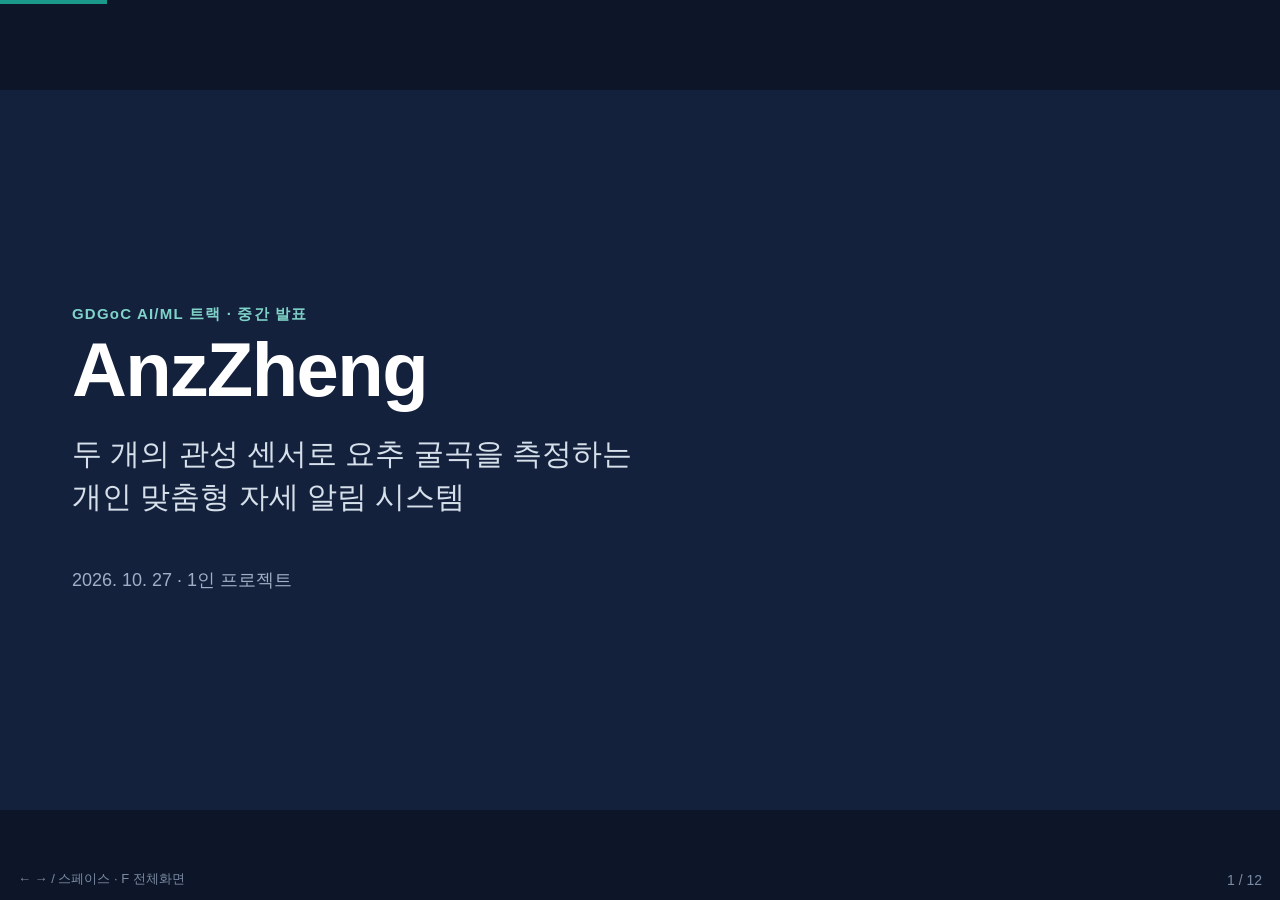
==== html/presentation.html @ 236f28cf "AnzZheng: 코드, 발표 페이지(index.html) Co-Authored-By: Claude Sonnet 5.5 <noreply@anthropic.com>" ====
<!doctype html>
<html lang="ko">
<head>
<meta charset="utf-8">
<meta name="viewport" content="width=device-width, initial-scale=1">
<title>AnzZheng 발표</title>
<link rel="stylesheet" href="../src/presentation.css">
</head>
<body>
<div id="bar"></div>
<div id="stage"><div id="deck">

<!-- 1 -->
<section class="slide dark" style="justify-content:center">
  <div class="kicker">GDGoC AI/ML 트랙 · 중간 발표</div>
  <h1>AnzZheng</h1>
  <p style="font-size:30px;margin-top:22px;line-height:1.45;color:#d6e0ea">두 개의 관성 센서로 요추 굴곡을 측정하는<br>개인 맞춤형 자세 알림 시스템</p>
  <p class="muted" style="margin-top:48px;font-size:18px">2026. 10. 27 · 1인 프로젝트</p>
</section>

<!-- 2 -->
<section class="slide">
  <div class="kicker">01 · 동기</div>
  <h2>디스크는 진료실 밖 23시간에 관리된다</h2>
  <div class="row">
    <div class="col" style="justify-content:center">
      <div class="big coral">23<span style="font-size:48px">시간</span></div>
      <p class="muted">하루 중 진료실 밖에서 보내는 시간.<br>그런데 이 시간을 측정해 주는 것이 없다.</p>
    </div>
    <div class="col" style="justify-content:center">
      <div class="card"><h3>직접 겪은 문제</h3><p>허리디스크 환자인 제가 병원에서 받은 안내의 대부분은 약이 아니라 <b>"이 동작을 피하세요"</b>였습니다.</p></div>
      <div class="card c"><h3>가장 나쁜 자세</h3><p>등 윗부분만 기대고 허리가 뜬 채 눕듯이 앉기</p></div>
      <div class="card"><h3>빠진 것</h3><p>통증은 부하가 쌓인 뒤에야 옵니다. 지금 허리를 말고 있는지 알려 주는 <b>실시간 피드백</b>이 없습니다.</p></div>
    </div>
  </div>
</section>

<!-- 3 -->
<section class="slide">
  <div class="kicker">02 · 문제</div>
  <h2>기존 자세 교정기는 센서 1개, 기준도 모두 동일</h2>
  <div class="row">
    <div class="card c col">
      <h3>센서 1개의 한계</h3>
      <ul>
        <li>상체 기울기만 측정</li>
        <li>권장 동작인 <b>힙 힌지</b>에도 경고 (오알림)</li>
        <li>허리가 뜬 채 뒤로 기댄 자세는 놓침</li>
      </ul>
    </div>
    <div class="card c col">
      <h3>모두에게 같은 기준</h3>
      <ul>
        <li>탈출 부위마다 피해야 할 동작이 다름</li>
        <li>요추: 허리 말아 굽히기</li>
        <li>경추: 목 앞으로 빼기</li>
      </ul>
    </div>
  </div>
  <p style="margin-top:18px" class="muted">프로필 = 진단명이 아니라 <b style="color:var(--ink)">'피해야 할 동작'</b>. 시스템은 진단하지 않고, 받은 안내를 그대로 입력한다.</p>
</section>

<!-- 4 -->
<section class="slide">
  <div class="kicker">03 · 핵심 원리</div>
  <h2>곡률은 두 점의 기울기 차이다</h2>
  <div class="row">
    <div class="col" style="flex:1.2">
      <div style="display:grid;grid-template-columns:1fr 1fr;gap:16px">
        <div class="card c" style="text-align:center">
          <svg viewBox="0 0 200 150" width="100%"><path d="M30 130 L30 70" stroke="#9fb0c4" stroke-width="10" stroke-linecap="round" fill="none"/><path d="M30 70 Q70 60 90 20" stroke="#14213d" stroke-width="10" stroke-linecap="round" fill="none"/><circle cx="30" cy="100" r="9" fill="#1b998b"/><circle cx="70" cy="58" r="9" fill="#e4572e"/></svg>
          <h3>요추 굴곡</h3><p>위 센서만 더 기욺<br><b class="coral">굴곡각 큼 → 알림</b></p>
        </div>
        <div class="card t" style="text-align:center">
          <svg viewBox="0 0 200 150" width="100%"><path d="M30 130 L30 80" stroke="#9fb0c4" stroke-width="10" stroke-linecap="round" fill="none"/><path d="M30 80 L110 40" stroke="#14213d" stroke-width="10" stroke-linecap="round" fill="none"/><circle cx="36" cy="78" r="9" fill="#1b998b"/><circle cx="80" cy="56" r="9" fill="#1b998b"/></svg>
          <h3>힙 힌지</h3><p>두 센서가 같이 기욺<br><b class="teal">굴곡각 ≈ 0 → 정상</b></p>
        </div>
      </div>
      <div class="card" style="text-align:center;background:var(--ink);color:#fff">
        <p style="font-size:24px">구간 굴곡각 = (θ상부 − θ하부) − 중립 보정값</p>
      </div>
    </div>
    <div class="col">
      <div class="card"><h3>왜 2개인가</h3><p>θ상부 = 골반 기울기 + 요추 굴곡<br>센서 1개는 <b>식 1개, 미지수 2개</b>. S1 센서가 골반 기울기를 직접 재서 풀어 줍니다.</p></div>
      <div class="card"><h3>배치</h3><p><b>상부</b> T12/L1 (요추 위쪽 끝)<br><b>하부</b> S1 (천골)<br>한 MCU가 같은 타이머로 읽어 동기화 문제 없음</p></div>
    </div>
  </div>
</section>

<!-- 5 -->
<section class="slide">
  <div class="kicker">04 · 시스템 구조</div>
  <h2>'무엇을 측정하나'와 '무엇을 감시하나'의 분리</h2>
  <div style="display:flex;flex-direction:column;gap:12px;flex:1">
    <div class="card" style="display:flex;gap:20px;align-items:center"><span class="chip">1</span><div><b>센서 · 신호처리</b><span class="muted"> — 50Hz 원시값 → 단위 변환·3단 보정 → 구간 굴곡각</span></div></div>
    <div class="card" style="display:flex;gap:20px;align-items:center"><span class="chip">2</span><div><b>보편 레이어 (ML)</b><span class="muted"> — 2초 윈도우 → 자세 요소 + 활동 상태(정적·이동·전환). 모든 사용자 동일</span></div></div>
    <div class="card t" style="display:flex;gap:20px;align-items:center"><span class="chip">3</span><div><b>개인 프로필</b><span class="muted"> — 감시할 자세·임계값·지속시간 선택. 사용자마다 다름</span></div></div>
    <div class="card" style="display:flex;gap:20px;align-items:center"><span class="chip">4</span><div><b>판정 · 알림</b><span class="muted"> — 5초 지속 시에만 울리는 상태 머신 (정상→후보→확정→회복)</span></div></div>
  </div>
  <p class="muted">프로필을 바꿔도 모델을 다시 학습할 필요가 없다 — 모델은 '어디가 얼마나 굽었나'만 배운다.</p>
</section>

<!-- 6 -->
<section class="slide">
  <div class="kicker">05 · 지금까지 구현한 것</div>
  <h2>파이프라인 전체가 코드로 연결되어 있다</h2>
  <div class="grid3">
    <div class="card t"><h3>신호처리</h3><p>채널 파생, 서기/힙힌지/앉기/구부정 3단 보정</p></div>
    <div class="card t"><h3>판정 엔진 4종</h3><p>v0a(센서1) · v0b(센서2 룰) · v0b 개인 범위 보정 · CNN</p></div>
    <div class="card t"><h3>상태 머신</h3><p>히스테리시스, 활동 게이트, 5초 디바운싱</p></div>
    <div class="card"><h3>PostureCNN</h3><p>활동 3분류 + 자세 요소 2개 멀티헤드 (PyTorch, MPS)</p></div>
    <div class="card"><h3>학습 · 평가</h3><p>LOSO 평가, 이벤트 지표(재현율·시간당 오알림)</p></div>
    <div class="card"><h3>전이학습</h3><p>HARTH 22명 사전학습 → 미세조정</p></div>
    <div class="card"><h3>시뮬레이터</h3><p>공식 기반 합성 + MuJoCo(MyoBack) 물리 모델, 하루 생활 시뮬</p></div>
    <div class="card"><h3>실시간</h3><p>LiveMonitor, 알림 문장 생성, 프로필 전환 데모</p></div>
    <div class="card"><h3>펌웨어</h3><p>ESP32 + MPU-6050×2, 50Hz CSV 시리얼</p></div>
  </div>
  <p class="note">구조: app(Controller) → services(Service) → repo(Repo) → domain. 계산은 services에만 둔다.</p>
</section>

<!-- 7 -->
<section class="slide">
  <div class="kicker">06 · 접근</div>
  <h2>하드웨어 전에, 시뮬레이션과 공개 데이터로 먼저</h2>
  <div class="row">
    <div class="col">
      <div class="card"><h3>왜 이 순서인가</h3><p>부품을 사고 데이터를 모으기 전에 <b>파이프라인과 평가 방법</b>을 먼저 끝내면, 실데이터가 들어오는 순간 바로 검증할 수 있습니다.</p></div>
      <div class="card t"><h3>MuJoCo 시뮬레이터</h3><p>근골격 모델에서 센서 두 점의 신호를 생성. 센서가 밀리는 상황(2~6°, 스트레스 12°)도 재현.</p></div>
      <div class="card t"><h3>HARTH 사전학습</h3><p>공개 활동 데이터 22명으로 '움직임' 표현을 먼저 학습한 뒤 우리 과제로 미세조정.</p></div>
    </div>
    <div class="col">
      <div class="card"><h3>평가 설정</h3>
        <ul>
          <li>학습과 겹치지 않는 시뮬 사용자로 평가</li>
          <li><b>보통</b> 조건 vs <b>스트레스</b>(센서 12° 밀림)</li>
          <li>지표: 재현율, 오알림 횟수 / 시간</li>
          <li>CNN은 시드 6개 반복, 평균 ± 표준편차</li>
        </ul>
      </div>
      <div class="card c"><h3>주의</h3><p>아래 결과는 전부 <b>시뮬레이션 데이터</b> 기준입니다. 실제 사람에게도 통하는지는 다음 단계에서 확인합니다.</p></div>
    </div>
  </div>
</section>

<!-- 8 -->
<section class="slide">
  <div class="kicker">07 · 결과 ① — 가설 1</div>
  <h2>센서 2개로 오알림이 2.08 → 0.02회/시간</h2>
  <div class="row">
    <div class="col" style="justify-content:center">
      <p class="muted" style="font-size:17px">시간당 오알림 (보통 조건, 낮을수록 좋음)</p>
      <div class="bars">
        <div class="bar dim"><span>센서 1개 (v0a)</span><div class="tr"><div class="fl" style="--w:100%;background:var(--coral)"></div></div><b>2.08</b></div>
        <div class="bar"><span>센서 2개 (v0b)</span><div class="tr"><div class="fl" style="--w:1.5%;background:var(--teal)"></div></div><b>0.02</b></div>
      </div>
      <p class="muted" style="font-size:17px;margin-top:18px">재현율 (진짜 나쁜 자세를 잡아낸 비율, 높을수록 좋음)</p>
      <div class="bars">
        <div class="bar dim"><span>센서 1개 (v0a)</span><div class="tr"><div class="fl" style="--w:33%;background:var(--coral)"></div></div><b>33%</b></div>
        <div class="bar"><span>센서 2개 (v0b)</span><div class="tr"><div class="fl" style="--w:90%;background:var(--teal)"></div></div><b>90%</b></div>
      </div>
    </div>
    <div class="col" style="flex:.6;justify-content:center">
      <div class="card t"><h3>H1 지지됨</h3><p>같은 룰 방식에서 센서만 1개 → 2개로 바꿔도 오알림은 약 100배 감소, 재현율은 33% → 90%.</p></div>
      <div class="card"><p class="muted" style="font-size:16px">스트레스 조건에서도 방향은 같음: 오알림 2.01 → 0.66, 재현율 29% → 73%.</p></div>
    </div>
  </div>
</section>

<!-- 9 -->
<section class="slide">
  <div class="kicker">08 · 결과 ② — 가설 2</div>
  <h2>룰 vs CNN: 보통에선 룰이 충분, 스트레스에선 CNN이 약간 우세</h2>
  <table>
    <tr><th>엔진</th><th>보통 재현율</th><th>보통 오알림/h</th><th>스트레스 재현율</th><th>스트레스 오알림/h</th><th>학습 시간</th></tr>
    <tr><td>센서 1개 룰 (v0a)</td><td>33%</td><td>2.08</td><td>29%</td><td>2.01</td><td>—</td></tr>
    <tr><td>센서 2개 룰 (v0b)</td><td>89.8%</td><td><b>0.02</b></td><td>72.5%</td><td>0.66</td><td>—</td></tr>
    <tr><td>CNN 처음부터</td><td>91.4%</td><td>0.15 ± 0.13</td><td><b>77.4%</b></td><td>0.74 ± 0.18</td><td>22.6분</td></tr>
    <tr class="hl"><td>CNN + HARTH 사전학습</td><td>90.0%</td><td>0.09 ± 0.10</td><td>75.5%</td><td><b>0.64 ± 0.21</b></td><td><b>11.6분</b></td></tr>
  </table>
  <div class="row" style="margin-top:22px">
    <div class="card"><h3>H2는 일부만</h3><p>CNN은 보통 조건에서 오알림을 줄이지 못했고(룰 0.02 vs CNN 0.09~0.15), 센서가 밀리는 스트레스에서 재현율이 3–5%p 높았다.</p></div>
    <div class="card t"><h3>사전학습의 이득은 '속도'</h3><p>정확도는 비슷하고 학습 시간이 절반. 오알림은 처음부터보다 약간 적다(스트레스 0.64 vs 0.74).</p></div>
  </div>
  <p class="note">CNN: 시뮬 실험실 32명 + 하루 생활 160명, 25 epoch, 시드 6개 평균 ± 표준편차. 오알림 표준편차가 커서 CNN 간 차이는 확정적이지 않음.</p>
</section>

<!-- 10 -->
<section class="slide">
  <div class="kicker">09 · 해석</div>
  <h2>확실한 것과 아직 모르는 것</h2>
  <div class="row">
    <div class="card t col">
      <h3>확실한 것</h3>
      <ul>
        <li>센서 2개가 힙 힌지 오알림을 거의 없앤다 (시뮬 기준)</li>
        <li>사전학습은 학습 시간을 절반으로 줄인다</li>
        <li>전체 파이프라인이 하드웨어 없이 끝까지 돈다</li>
      </ul>
    </div>
    <div class="card c col">
      <h3>아직 모르는 것</h3>
      <ul>
        <li><b>시뮬 → 실제</b>에서도 성립하는가 (sim-to-real)</li>
        <li>정지 자세는 룰로 충분, ML 이득은 센서가 밀릴 때만?</li>
        <li>옷 위·재착용 시 부착 편차의 실제 크기</li>
      </ul>
    </div>
  </div>
  <p class="muted" style="margin-top:16px">가설이 틀려도 그대로 보고한다는 원칙으로 설계했고, 현재 결과는 "룰이 강한 기준선이고 ML은 어려운 조건에서만 이득"에 가깝습니다.</p>
</section>

<!-- 11 -->
<section class="slide">
  <div class="kicker">10 · 다음 단계</div>
  <h2>실제 센서 데이터로 검증하러 간다</h2>
  <div class="row">
    <div class="col">
      <div class="card"><h3>① 하드웨어</h3><p>ESP32 + MPU-6050 ×2, 점퍼 연결(납땜 없음), 약 2–3만원. 펌웨어는 이미 작성 완료.</p></div>
      <div class="card"><h3>② 본인 데이터 수집</h3><p>허리디스크 환자인 제가 직접 착용. <code>record.py</code> → <code>replay</code> 왕복 점검.</p></div>
    </div>
    <div class="col">
      <div class="card"><h3>③ sim-to-real 점검</h3><p>시뮬 vs 실측 분포 차이를 확인하고 보정·미세조정.</p></div>
      <div class="card"><h3>④ 자유 생활 · 확장</h3><p>하루 착용 테스트, 휴대폰 푸시 알림, 프로필 전환 데모 리허설.</p></div>
    </div>
  </div>
  <div class="card c" style="margin-top:6px"><p style="font-size:17px">표현 원칙: 치료·진단·재활이 아니라 <b>"피해야 할 자세 습관 알림"</b>. 의료기기가 아닙니다.</p></div>
</section>

<!-- 12 -->
<section class="slide dark" style="justify-content:center">
  <div class="kicker">데모 · 마무리</div>
  <h2 style="font-size:46px">센서가 하나 더 있으면, 자세 알림이 정확해진다</h2>
  <pre>python -m ml.app.record --fake --live --engine v0b
python -m ml.app.replay --profile lumbar_flexion_guard --engine cnn</pre>
  <p class="muted" style="margin-top:28px">하드웨어 없이 가상 센서로 실시간 판정과 프로필 전환을 보여드립니다. 질문 받겠습니다.</p>
</section>

</div></div>
<div id="hint">← → / 스페이스 · F 전체화면</div>
<div id="cnt"></div>
<script src="../src/presentation.js"></script>
</body>
</html>
---- src/presentation.css ----
:root{
  --ink:#14213d; --teal:#1b998b; --coral:#e4572e; --muted:#5b6b7f;
  --tint:#eef3f7; --teal-t:#e3f4f2; --coral-t:#fce9e3; --bg:#ffffff; --line:#d5dee8;
}
*{box-sizing:border-box;margin:0;padding:0}
html,body{height:100%;background:#0d1628;font-family:-apple-system,"Apple SD Gothic Neo","Malgun Gothic","Noto Sans KR",sans-serif;color:var(--ink);overflow:hidden}
#stage{position:fixed;inset:0;display:grid;place-items:center}
#deck{width:1280px;height:720px;transform-origin:center;position:relative;flex:none}
.slide{position:absolute;inset:0;background:var(--bg);padding:56px 72px;display:none;flex-direction:column;overflow:hidden}
.slide.on{display:flex;animation:in .35s ease}
@keyframes in{from{opacity:0;transform:translateY(8px)}to{opacity:1;transform:none}}
.dark{background:var(--ink);color:#fff}
.kicker{font-size:15px;font-weight:700;letter-spacing:.08em;color:var(--teal);margin-bottom:6px}
.dark .kicker{color:#7fd3c8}
h1{font-size:76px;line-height:1.05;letter-spacing:-.02em}
h2{font-size:38px;line-height:1.25;letter-spacing:-.01em;margin-bottom:26px;font-weight:800}
p,li{font-size:21px;line-height:1.55}
.muted{color:var(--muted)} .dark .muted{color:#9fb0c4}
.row{display:flex;gap:24px;flex:1;min-height:0}
.col{flex:1;display:flex;flex-direction:column;gap:14px;min-width:0}
.card{background:var(--tint);border-radius:16px;padding:22px 26px}
.card.t{background:var(--teal-t)} .card.c{background:var(--coral-t)}
.card h3{font-size:22px;margin-bottom:8px}
.card p,.card li{font-size:18px}
ul{list-style:none;display:flex;flex-direction:column;gap:10px}
li::before{content:"";display:inline-block;width:8px;height:8px;border-radius:50%;background:var(--teal);margin-right:12px;vertical-align:middle}
.coral{color:var(--coral)} .teal{color:var(--teal)}
.big{font-size:104px;font-weight:800;line-height:1}
.chip{display:inline-block;padding:5px 14px;border-radius:99px;font-size:15px;font-weight:700;background:var(--teal-t);color:var(--teal)}
.chip.c{background:var(--coral-t);color:var(--coral)}
.grid3{display:grid;grid-template-columns:repeat(3,1fr);gap:16px}
.grid3 .card{padding:18px 22px}
code,pre{font-family:ui-monospace,Menlo,monospace}
pre{background:#0d1628;color:#d6e0ea;border-radius:12px;padding:16px 20px;font-size:16px;line-height:1.6}
/* bars */
.bars{display:flex;flex-direction:column;gap:14px}
.bar{display:grid;grid-template-columns:150px 1fr 90px;align-items:center;gap:14px;font-size:18px}
.bar .tr{background:var(--tint);border-radius:8px;height:34px;overflow:hidden}
.bar .fl{height:100%;border-radius:8px;width:0;transition:width .9s cubic-bezier(.2,.8,.2,1)}
.bar b{text-align:right}
.on .fl{width:var(--w)}
.bar.dim .fl{background:#9fb0c4}
table{border-collapse:collapse;width:100%;font-size:18px}
th,td{padding:11px 14px;text-align:right;border-bottom:1px solid var(--line)}
th:first-child,td:first-child{text-align:left}
th{color:var(--muted);font-size:15px;font-weight:700}
tr.hl td{background:var(--teal-t);font-weight:700}
.note{font-size:15px;color:var(--muted);margin-top:auto;padding-top:10px}
/* UI */
#bar{position:fixed;left:0;top:0;height:4px;background:var(--teal);width:0;transition:width .3s;z-index:5}
#cnt{position:fixed;right:18px;bottom:12px;color:#7a8aa3;font-size:14px;z-index:5}
#hint{position:fixed;left:18px;bottom:12px;color:#7a8aa3;font-size:13px;z-index:5}
@media print{
  html,body{overflow:visible;background:#fff}
  #stage{position:static;display:block}
  #deck{transform:none!important;width:auto;height:auto}
  .slide{display:flex!important;position:relative;width:1280px;height:720px;page-break-after:always;animation:none}
  .fl{width:var(--w)!important} #bar,#cnt,#hint{display:none}
  @page{size:1280px 720px;margin:0}
}
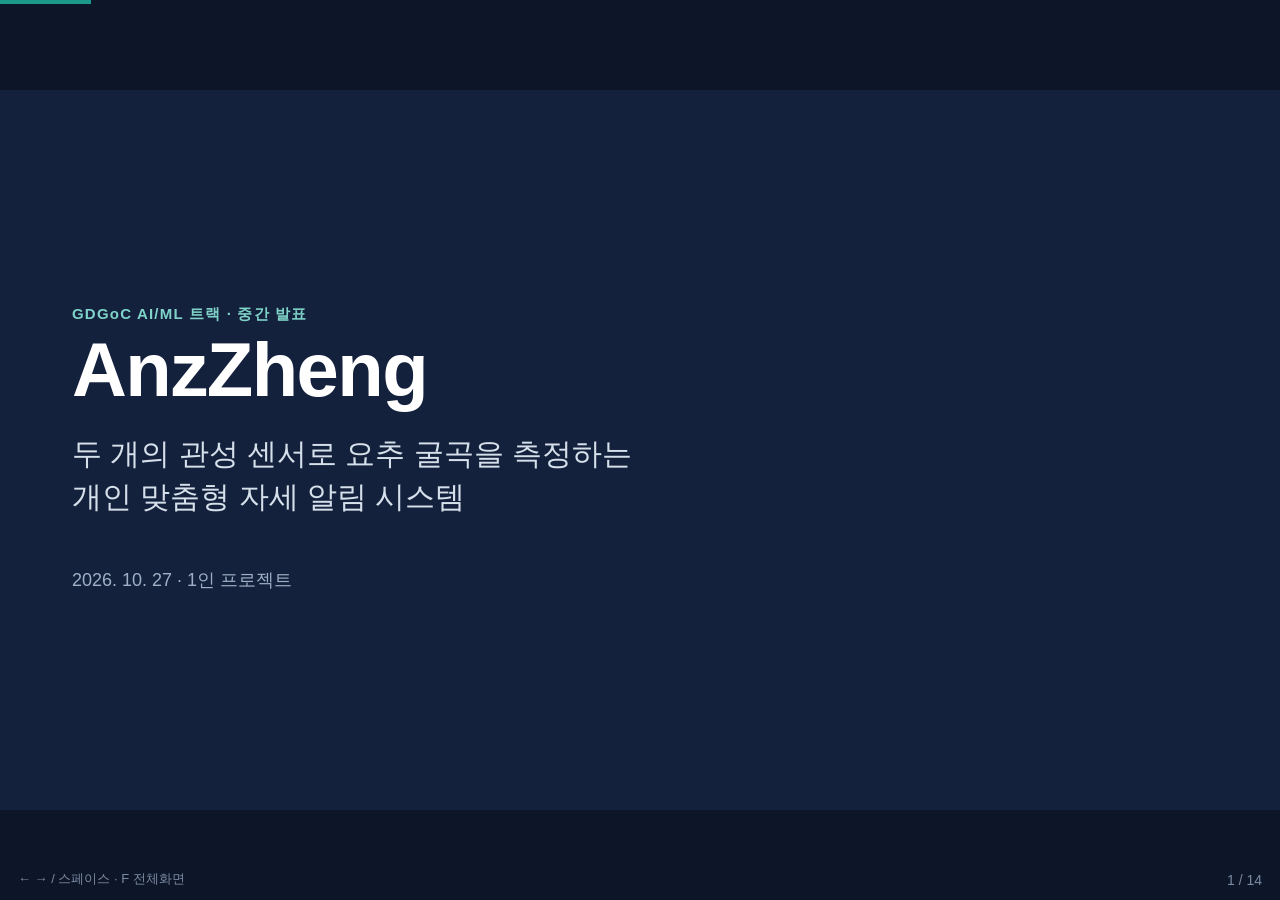
==== commit 2acc9b85: "발표: 센서값→8채널 수식 슬라이드 2장 추가 Co-Authored-By: Claude Sonnet 5.5 <noreply@anthropic.com>" ====
--- a/html/presentation.html
+++ b/html/presentation.html
@@ -87,35 +87,136 @@
   </div>
 </section>
 
+<!-- 4b -->
+<section class="slide">
+  <div class="kicker">04 · 핵심 원리 (계산 ① 센서값 → 기울기 → 보정)</div>
+  <h2 style="margin-bottom:14px">원시 센서값이 "의미 있는 값"이 되는 과정</h2>
+  <div class="prow" style="flex:1;min-height:0;align-items:stretch">
+    <div class="pb mt">
+      <span class="pn">1</span><h3>단위 변환</h3>
+      <div class="eq">a = raw ÷ 8192 &nbsp;(g)</div>
+      <div class="eq">ω = raw ÷ 65.5 &nbsp;(°/s)</div>
+      <p>센서가 내는 정수(LSB)를 가속도 g, 회전 속도 °/s로 바꾼다. 위·아래 센서 각각 가속도 3축 + 자이로 3축 = 12개.</p>
+    </div>
+    <div class="ar"></div>
+    <div class="pb mt">
+      <span class="pn">2</span><h3>기울기 θ (상보 필터)</h3>
+      <div class="eq">θ<sub>acc</sub> = atan2(a<sub>z</sub>, a<sub>x</sub>)</div>
+      <div class="eq">θ[i] = 0.98·( θ[i−1] + (ω<sub>y</sub> − b)·Δt ) + 0.02·θ<sub>acc</sub>[i]</div>
+      <div class="eq">Δt = 1/50 s &nbsp; b = 서있을 때 ω<sub>y</sub> 평균</div>
+      <p>자이로는 빠르지만 쌓이면 어긋나고(drift), 가속도는 느리지만 어긋나지 않는다 → <b>98 : 2</b>로 섞는다. 위(θ<sub>u</sub>)·아래(θ<sub>l</sub>) 센서 각각 구함.</p>
+    </div>
+    <div class="ar"></div>
+    <div class="pb mt key">
+      <span class="pn">3</span><h3>3단 보정 (개인차 지우기)</h3>
+      <div class="eq">① 서기: P₀=mean(θ<sub>l</sub>) T₀=mean(θ<sub>u</sub>)<br>&nbsp;&nbsp;&nbsp;offset = mean(θ<sub>u</sub>−θ<sub>l</sub>)</div>
+      <div class="eq">② 힙힌지: crosstalk = 직선 기울기<br>&nbsp;&nbsp;&nbsp;y=θ<sub>u</sub>−θ<sub>l</sub>−offset, x=θ<sub>l</sub>−P₀</div>
+      <div class="eq">③ 앉기: sit_offset, slump_ref<br>&nbsp;&nbsp;&nbsp;= 앉기·구부정 앉기의 평균 굴곡각</div>
+      <div class="eq">σ<sub>acc</sub> = std‖a<sub>u</sub>‖ &nbsp; σ<sub>gyr</sub> = std(ω<sub>y</sub>−b) <small>(서기)</small></div>
+    </div>
+  </div>
+  <p class="note" style="margin-top:10px">힙힌지 때 실제 허리는 안 굽는데 굴곡각이 골반을 따라 오르는 만큼이 crosstalk. 이 값을 빼서 "순수 허리 굽힘"만 남긴다.</p>
+</section>
+
+<!-- 4c -->
+<section class="slide">
+  <div class="kicker">04 · 핵심 원리 (계산 ② 모델 입력 8채널)</div>
+  <h2 style="margin-bottom:12px">8채널은 이렇게 계산한다</h2>
+  <table class="ch">
+    <tr><th style="width:130px">채널</th><th style="width:400px">수식</th><th>왜 이렇게 했나</th></tr>
+    <tr><td><b>pelvis_rel</b></td><td class="f">θ<sub>l</sub> − P₀</td><td>골반 기울기. 앉기·숙이기 맥락을 알려 준다</td></tr>
+    <tr><td><b>trunk_rel</b></td><td class="f">θ<sub>u</sub> − T₀</td><td>상체 기울기. "상체 숙임 주의" 프로필용</td></tr>
+    <tr class="hl"><td><b>lumbar_c</b></td><td class="f">(θ<sub>u</sub> − θ<sub>l</sub>) − offset − crosstalk · pelvis_rel</td><td><b>핵심.</b> 위−아래로 힙힌지(함께 기움)를 상쇄하고, 새는 만큼(crosstalk)까지 빼서 허리 굽힘만 남김</td></tr>
+    <tr><td><b>lumbar_norm</b></td><td class="f">(lumbar_c − sit_offset) ÷ (slump_ref − sit_offset)</td><td>0 = 바르게 앉기, 1 = 내 구부정 기준. 피부 위 센서 감도(gain)가 사람마다 달라도 분자·분모에서 상쇄</td></tr>
+    <tr><td><b>u_gyr_n</b></td><td class="f">(ω<sub>y,u</sub> − b<sub>u</sub>) ÷ σ<sub>gyr</sub></td><td>위 센서가 얼마나 빨리 도나. 노이즈로 나눠 "몇 σ인가"로 사람 간 차이 제거</td></tr>
+    <tr><td><b>l_gyr_n</b></td><td class="f">(ω<sub>y,l</sub> − b<sub>l</sub>) ÷ σ<sub>gyr</sub></td><td>아래 센서 회전 속도 (움직임·전환 판단)</td></tr>
+    <tr><td><b>u_acc_n</b></td><td class="f">(‖a<sub>u</sub>‖ − 1) ÷ σ<sub>acc</sub></td><td>정지면 ‖a‖≈1g. 걷기·전환에서 1g에서 벗어나 값이 커진다</td></tr>
+    <tr><td><b>l_acc_n</b></td><td class="f">(‖a<sub>l</sub>‖ − 1) ÷ σ<sub>acc</sub></td><td>아래 센서의 같은 값 (흔들림 크기)</td></tr>
+  </table>
+  <p class="note">θ = 상보 필터로 구한 시상면 기울기(°), P₀·T₀·offset·crosstalk·sit_offset·slump_ref·σ = 보정 단계에서 구한 값. 모든 계산은 ml/signal/process.py</p>
+</section>
+
 <!-- 5 -->
-<section class="slide">
-  <div class="kicker">04 · 시스템 구조</div>
-  <h2>'무엇을 측정하나'와 '무엇을 감시하나'의 분리</h2>
-  <div style="display:flex;flex-direction:column;gap:12px;flex:1">
-    <div class="card" style="display:flex;gap:20px;align-items:center"><span class="chip">1</span><div><b>센서 · 신호처리</b><span class="muted"> — 50Hz 원시값 → 단위 변환·3단 보정 → 구간 굴곡각</span></div></div>
-    <div class="card" style="display:flex;gap:20px;align-items:center"><span class="chip">2</span><div><b>보편 레이어 (ML)</b><span class="muted"> — 2초 윈도우 → 자세 요소 + 활동 상태(정적·이동·전환). 모든 사용자 동일</span></div></div>
-    <div class="card t" style="display:flex;gap:20px;align-items:center"><span class="chip">3</span><div><b>개인 프로필</b><span class="muted"> — 감시할 자세·임계값·지속시간 선택. 사용자마다 다름</span></div></div>
-    <div class="card" style="display:flex;gap:20px;align-items:center"><span class="chip">4</span><div><b>판정 · 알림</b><span class="muted"> — 5초 지속 시에만 울리는 상태 머신 (정상→후보→확정→회복)</span></div></div>
-  </div>
-  <p class="muted">프로필을 바꿔도 모델을 다시 학습할 필요가 없다 — 모델은 '어디가 얼마나 굽었나'만 배운다.</p>
+<section class="slide" id="pipe">
+  <div class="kicker">04 · 시스템 구조 (실시간으로 돌아가는 모습)</div>
+  <h2 style="margin-bottom:14px">센서에서 알림까지, 이렇게 흘러간다</h2>
+  <div class="modes">
+    <button data-mode="flex" class="m on">허리를 말아 숙이기</button>
+    <button data-mode="hinge" class="m">힙 힌지로 숙이기 (권장 동작)</button>
+    <span class="muted" style="font-size:15px">버튼을 눌러 두 동작을 비교해 보세요</span>
+  </div>
+  <div class="flow">
+    <div class="st">
+      <div class="num">1</div><h3>센서 2개</h3>
+      <svg viewBox="0 0 160 150" class="vis">
+        <line x1="14" y1="136" x2="146" y2="136" stroke="#d5dee8" stroke-width="3"/>
+        <path id="sp" fill="none" stroke="#14213d" stroke-width="9" stroke-linecap="round" stroke-linejoin="round"/>
+        <g id="s1"><rect x="-9" y="-5" width="18" height="10" rx="3" fill="#1b998b"/></g>
+        <g id="s2"><rect x="-9" y="-5" width="18" height="10" rx="3" fill="#e4572e"/></g>
+        <text id="t1" x="8" y="16" font-size="12" font-weight="700" fill="#e4572e"></text>
+        <text id="t2" x="8" y="31" font-size="12" font-weight="700" fill="#1b998b"></text>
+      </svg>
+      <p class="d">허리 위쪽(빨강)과 아래쪽(초록)에 붙인 센서가 각자 <b>기울기</b>를 잰다</p>
+    </div>
+    <div class="ar"></div>
+    <div class="st">
+      <div class="num">2</div><h3>굴곡각 계산</h3>
+      <svg viewBox="0 0 160 150" class="vis">
+        <line x1="10" y1="82" x2="152" y2="82" stroke="#e4572e" stroke-width="1.5" stroke-dasharray="5 4"/>
+        <text x="12" y="76" font-size="10" fill="#e4572e">기준선</text>
+        <polyline id="hist" fill="none" stroke="#14213d" stroke-width="3" stroke-linejoin="round"/>
+        <text id="angv" x="150" y="30" text-anchor="end" font-size="26" font-weight="800" fill="#14213d"></text>
+        <text x="150" y="46" text-anchor="end" font-size="11" fill="#5b6b7f">위 − 아래</text>
+      </svg>
+      <p class="d">위 기울기에서 아래 기울기를 뺀다 = <b>허리만 얼마나 말렸나</b></p>
+      <div id="one" class="one"></div>
+    </div>
+    <div class="ar"></div>
+    <div class="st">
+      <div class="num">3</div><h3>AI 판단</h3>
+      <div class="vis box">
+        <div class="kv"><span>최근 2초 동작</span><b id="act">정지</b></div>
+        <div class="kv" style="margin-top:14px"><span>허리 굽힘 확률</span><b id="pfv">0%</b></div>
+        <div class="mini"><i id="pf"></i></div>
+      </div>
+      <p class="d">최근 <b>2초</b> 신호를 보고 "지금 움직이는 중인가", "허리가 말렸나"를 추정</p>
+    </div>
+    <div class="ar"></div>
+    <div class="st">
+      <div class="num">4</div><h3>내 프로필</h3>
+      <div class="vis box">
+        <div class="rule" id="r1"><i></i>허리 굽힘 <em>감시 중</em></div>
+        <div class="rule off"><i></i>목 숙임 <em>감시 안 함</em></div>
+        <div class="gate" id="gate">기준 미만</div>
+      </div>
+      <p class="d">내가 <b>피해야 할 동작만</b> 골라 감시. 프로필을 바꿔도 AI는 그대로</p>
+    </div>
+    <div class="ar"></div>
+    <div class="st">
+      <div class="num">5</div><h3>5초 확인 → 알림</h3>
+      <svg viewBox="0 0 160 150" class="vis">
+        <circle cx="80" cy="70" r="46" fill="none" stroke="#eef3f7" stroke-width="12"/>
+        <circle id="ring" cx="80" cy="70" r="46" fill="none" stroke="#1b998b" stroke-width="12" stroke-linecap="round" transform="rotate(-90 80 70)" stroke-dasharray="289" stroke-dashoffset="289"/>
+        <text id="tmv" x="80" y="78" text-anchor="middle" font-size="26" font-weight="800" fill="#14213d">0.0</text>
+        <text x="80" y="140" text-anchor="middle" font-size="12" fill="#5b6b7f">/ 5초 지속</text>
+      </svg>
+      <p class="d">순간 동작은 무시하고, <b>5초 이어질 때만</b> 알린다</p>
+    </div>
+  </div>
+  <div id="cap" class="cap">자세 정상 → 아무 일도 없음</div>
+  <div id="toast" class="toast">알림: 허리를 말고 있어요. 힙 힌지로 숙여 보세요</div>
 </section>
 
 <!-- 6 -->
 <section class="slide">
   <div class="kicker">05 · 지금까지 구현한 것</div>
-  <h2>파이프라인 전체가 코드로 연결되어 있다</h2>
-  <div class="grid3">
-    <div class="card t"><h3>신호처리</h3><p>채널 파생, 서기/힙힌지/앉기/구부정 3단 보정</p></div>
-    <div class="card t"><h3>판정 엔진 4종</h3><p>v0a(센서1) · v0b(센서2 룰) · v0b 개인 범위 보정 · CNN</p></div>
-    <div class="card t"><h3>상태 머신</h3><p>히스테리시스, 활동 게이트, 5초 디바운싱</p></div>
-    <div class="card"><h3>PostureCNN</h3><p>활동 3분류 + 자세 요소 2개 멀티헤드 (PyTorch, MPS)</p></div>
-    <div class="card"><h3>학습 · 평가</h3><p>LOSO 평가, 이벤트 지표(재현율·시간당 오알림)</p></div>
-    <div class="card"><h3>전이학습</h3><p>HARTH 22명 사전학습 → 미세조정</p></div>
-    <div class="card"><h3>시뮬레이터</h3><p>공식 기반 합성 + MuJoCo(MyoBack) 물리 모델, 하루 생활 시뮬</p></div>
-    <div class="card"><h3>실시간</h3><p>LiveMonitor, 알림 문장 생성, 프로필 전환 데모</p></div>
-    <div class="card"><h3>펌웨어</h3><p>ESP32 + MPU-6050×2, 50Hz CSV 시리얼</p></div>
-  </div>
-  <p class="note">구조: app(Controller) → services(Service) → repo(Repo) → domain. 계산은 services에만 둔다.</p>
+  <h2 style="margin-bottom:12px">코드는 이 순서로 흘러간다</h2>
+  <div class="ctrl"><b>app/ (Controller)</b>가 아래 순서대로 호출 · 계산은 services에만 · 학습과 실시간이 같은 윈도우 코드를 재사용</div>
+  <div class="rowlab">학습 (오프라인)</div>
+  <div class="prow"><div class="pb "><span class="pn">1</span><span class="lay r">Repo</span><h3>데이터</h3><p>HARTH 22명 + 시뮬레이터 사람</p><code>harth_repo · session_repo</code></div><div class="ar"></div><div class="pb "><span class="pn">2</span><span class="lay s">Signal</span><h3>신호처리</h3><p>센서 12채널 → 8채널</p><code>signal/process.py</code></div><div class="ar"></div><div class="pb "><span class="pn">3</span><span class="lay v">Service</span><h3>윈도우·라벨</h3><p>2초씩 자르고 정답 붙이기</p><code>windowing.py</code></div><div class="ar"></div><div class="pb key"><span class="pn">4</span><span class="lay v">Service</span><h3>학습</h3><p>HARTH 사전학습 → 미세조정</p><code>trainer.py · posture_cnn.py</code></div><div class="ar"></div><div class="pb "><span class="pn">5</span><span class="lay v">Service</span><h3>평가</h3><p>룰 vs CNN 같은 사람들로 채점</p><code>evaluator.py</code></div></div>
+  <div class="down"><span>학습된 모델 .pt</span></div>
+  <div class="rowlab">실시간 사용</div>
+  <div class="prow short rev"><div class="pb "><span class="pn">6</span><span class="lay r">Repo</span><h3>모델 저장</h3><p>학습 결과를 파일로</p><code>model_repo → artifacts/*.pt</code></div><div class="ar"></div><div class="pb key"><span class="pn">7</span><span class="lay v">Service</span><h3>LiveMonitor</h3><p>.pt를 불러와 0.5초마다 판정</p><code>live.py</code></div><div class="ar"></div><div class="pb "><span class="pn">8</span><span class="lay j">Judge</span><h3>상태 머신</h3><p>내 프로필 동작이 5초 이어지나?</p><code>state_machine.py</code></div><div class="ar"></div><div class="pb "><span class="pn">9</span><span class="lay v">Service</span><h3>알림</h3><p>알림 문장 생성</p><code>notifier.py</code></div></div>
 </section>
 
 <!-- 7 -->
--- a/src/presentation.css
+++ b/src/presentation.css
@@ -58,3 +58,76 @@
   .fl{width:var(--w)!important} #bar,#cnt,#hint{display:none}
   @page{size:1280px 720px;margin:0}
 }
+
+/* pipeline slide */
+.modes{display:flex;gap:10px;align-items:center;margin-bottom:12px}
+.m{font:inherit;font-size:16px;font-weight:700;padding:8px 18px;border-radius:99px;border:2px solid var(--line);background:#fff;color:var(--muted);cursor:pointer}
+.m.on{background:var(--ink);border-color:var(--ink);color:#fff}
+.flow{display:flex;align-items:stretch;flex:1;min-height:0}
+.st{flex:1;background:var(--tint);border-radius:16px;padding:14px 14px 12px;display:flex;flex-direction:column;position:relative;transition:box-shadow .3s,background .3s}
+.st .num{position:absolute;top:-10px;left:-6px;width:28px;height:28px;border-radius:50%;background:var(--teal);color:#fff;font-weight:800;display:grid;place-items:center;font-size:15px}
+.st h3{font-size:19px;margin:0 0 4px 16px}
+.st .vis{flex:1;min-height:0;width:100%}
+.st .d{font-size:14px;line-height:1.45;color:var(--muted);margin-top:6px}
+.st .d b{color:var(--ink)}
+.st.hot{background:var(--coral-t);box-shadow:0 0 0 3px var(--coral)}
+.ar{width:34px;position:relative;flex:none}
+.ar::before{content:"";position:absolute;left:4px;right:4px;top:50%;height:3px;background:var(--line);border-radius:2px}
+.ar::after{content:"";position:absolute;top:50%;left:4px;width:9px;height:9px;margin-top:-3px;border-radius:50%;background:var(--teal);animation:run 1.1s linear infinite}
+@keyframes run{from{transform:translateX(0);opacity:0}20%{opacity:1}to{transform:translateX(20px);opacity:0}}
+.box{background:#fff;border-radius:12px;padding:14px;display:flex;flex-direction:column;justify-content:center}
+.kv{display:flex;justify-content:space-between;align-items:baseline;font-size:14px;color:var(--muted)}
+.kv b{font-size:20px;color:var(--ink)}
+.mini{background:var(--tint);border-radius:6px;height:14px;margin-top:6px;overflow:hidden}
+.mini i{display:block;height:100%;width:0;background:var(--coral);border-radius:6px}
+.rule{display:flex;align-items:center;gap:8px;font-size:15px;font-weight:700;padding:8px 6px;border-radius:8px}
+.rule i{width:12px;height:12px;border-radius:50%;background:var(--teal);flex:none}
+.rule em{font-style:normal;font-size:12px;color:var(--muted);font-weight:600;margin-left:auto}
+.rule.off{opacity:.4}.rule.off i{background:#9fb0c4}
+.rule.lit{background:var(--coral-t)}.rule.lit i{background:var(--coral)}
+.gate{margin-top:10px;text-align:center;font-weight:800;font-size:15px;padding:8px;border-radius:8px;background:var(--tint);color:var(--muted)}
+.gate.pass{background:var(--coral);color:#fff}
+.one{margin-top:6px;font-size:13px;font-weight:700;color:var(--coral);min-height:18px}
+.cap{margin-top:14px;text-align:center;font-size:20px;font-weight:700;background:var(--ink);color:#fff;border-radius:12px;padding:10px}
+.toast{position:absolute;right:72px;top:136px;background:var(--coral);color:#fff;font-weight:700;font-size:17px;padding:12px 20px;border-radius:12px;box-shadow:0 8px 24px rgba(0,0,0,.25);opacity:0;transform:translateY(12px);transition:.35s;pointer-events:none}
+.toast.show{opacity:1;transform:none}
+.st svg.vis{background:#fff;border-radius:12px}
+
+/* implementation flow slide */
+.ctrl{background:var(--ink);color:#fff;border-radius:10px;padding:8px 16px;font-size:15px;margin-bottom:10px}
+.ctrl b{color:#7fd3c8}
+.rowlab{font-size:14px;font-weight:800;color:var(--muted);letter-spacing:.06em;margin:6px 0 6px 2px}
+.prow{display:flex;align-items:stretch}
+.prow.short{width:80%}
+.prow.rev{flex-direction:row-reverse;margin-left:auto}
+.prow.rev .ar{transform:scaleX(-1)}
+.pb{flex:1;min-width:0;background:var(--tint);border-radius:14px;padding:14px 14px 12px;position:relative;display:flex;flex-direction:column;gap:4px}
+.pb.key{background:var(--teal-t);box-shadow:inset 0 0 0 2px var(--teal)}
+.pb h3{font-size:19px}
+.pb p{font-size:14px;line-height:1.4;color:var(--muted);flex:1}
+.pb code{font-size:12px;color:var(--ink);background:#fff;border-radius:6px;padding:3px 7px;word-break:break-all}
+.pn{position:absolute;top:-9px;left:-6px;width:26px;height:26px;border-radius:50%;background:var(--ink);color:#fff;font-size:13px;font-weight:800;display:grid;place-items:center}
+.lay{align-self:flex-start;font-size:11px;font-weight:800;padding:2px 8px;border-radius:99px;margin-left:14px}
+.lay.r{background:#fde7c3;color:#8a5a00}.lay.v{background:var(--teal-t);color:var(--teal)}
+.lay.s{background:#e3e9fb;color:#3a4fa3}.lay.j{background:var(--coral-t);color:var(--coral)}
+.down{height:34px;position:relative;margin:2px 0}
+.down::before{content:"";position:absolute;left:90%;top:0;bottom:6px;width:3px;background:var(--line)}
+.down::after{content:"";position:absolute;left:calc(90% - 6px);bottom:0;border:8px solid transparent;border-top:10px solid var(--line);border-bottom:0}
+.down span{position:absolute;right:calc(10% + 16px);top:6px;font-size:14px;font-weight:700;color:var(--teal)}
+
+.prow .ar{width:36px}
+.prow .ar::before{left:2px;right:10px;height:4px;margin-top:-2px;background:repeating-linear-gradient(90deg,var(--teal) 0 7px,transparent 7px 13px);animation:dash .5s linear infinite}
+@keyframes dash{to{background-position:13px 0}}
+.prow .ar::after{left:auto;right:1px;top:50%;margin-top:-8px;width:0;height:0;border-radius:0;background:none;border:8px solid transparent;border-left:12px solid var(--teal);border-right:0;animation:none;opacity:1}
+
+/* math slides */
+.pb.mt{padding:16px 16px 12px;gap:8px}
+.pb.mt h3{margin-left:14px}
+.eq{font:15px/1.5 ui-monospace,Menlo,"Apple SD Gothic Neo",monospace;background:#fff;border-radius:8px;padding:7px 10px;color:var(--ink)}
+.eq small{color:var(--muted);font-size:12px}
+.pb.mt p{font-size:14px;line-height:1.45}
+table.ch{font-size:16px}
+table.ch th,table.ch td{text-align:left;vertical-align:top;padding:9px 12px}
+table.ch td.f{font:16px ui-monospace,Menlo,"Apple SD Gothic Neo",monospace;color:var(--ink);background:var(--tint);border-radius:6px}
+table.ch tr.hl td{background:var(--teal-t)}
+table.ch tr.hl td.f{background:#cfece7}
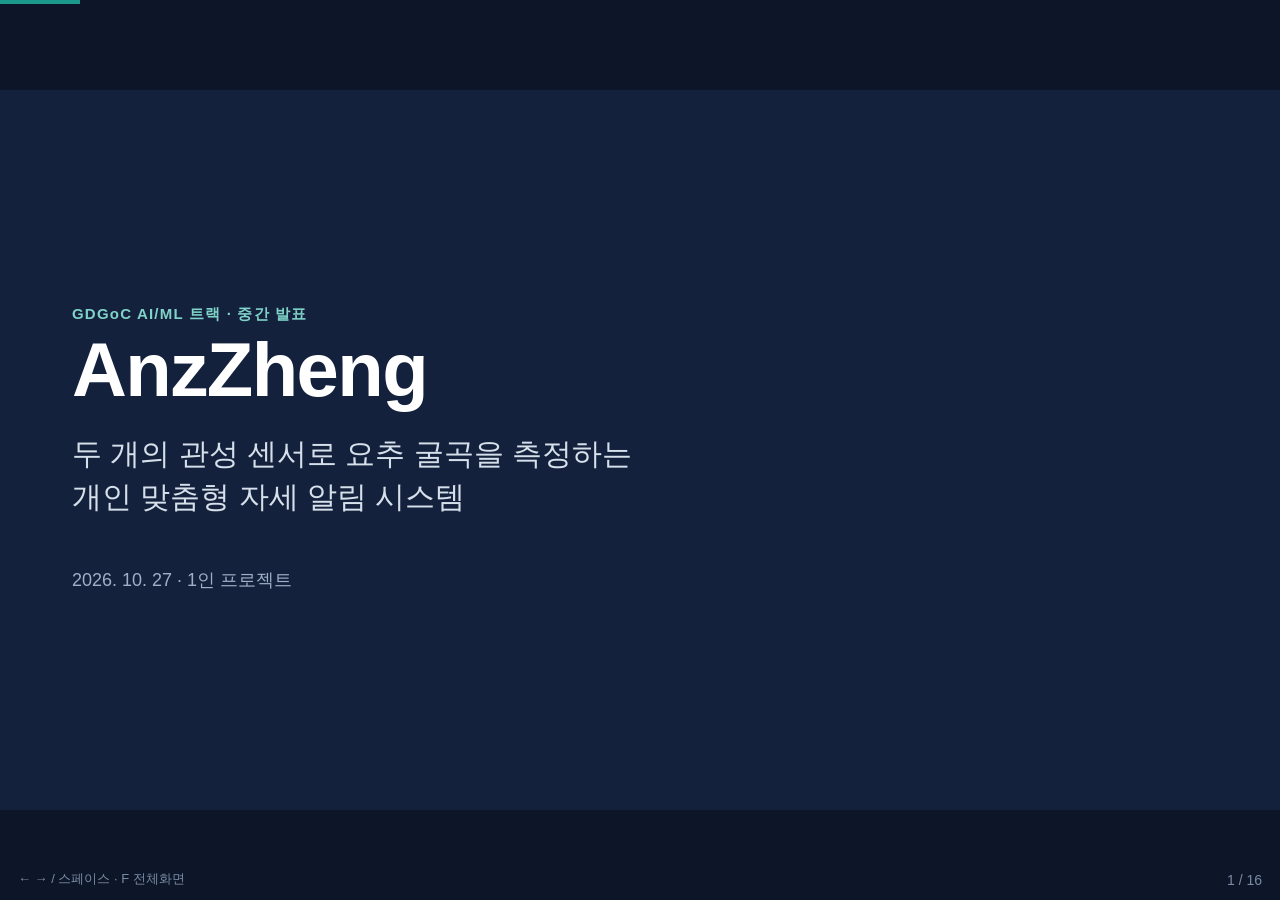
==== commit b4ef39e8: "발표: 유사 제품 비교와 차별점 슬라이드 추가 Co-Authored-By: Claude Sonnet 5.5 <noreply@anthropic.com>" ====
--- a/html/presentation.html
+++ b/html/presentation.html
@@ -58,6 +58,52 @@
     </div>
   </div>
   <p style="margin-top:18px" class="muted">프로필 = 진단명이 아니라 <b style="color:var(--ink)">'피해야 할 동작'</b>. 시스템은 진단하지 않고, 받은 안내를 그대로 입력한다.</p>
+</section>
+
+<!-- 3b -->
+<section class="slide">
+  <div class="kicker">02 · 비슷한 제품은 이미 있다</div>
+  <h2 style="margin-bottom:14px">센서 2개 측정 자체는 새롭지 않다</h2>
+  <table class="ch cmp">
+    <tr><th>제품</th><th>부착 지점</th><th>요추 굴곡 vs 힙 힌지</th><th>쓰는 곳</th><th>기준 설정</th><th>가격대</th></tr>
+    <tr><td><b>dorsaVi ViMove</b><br><span class="sub">호주 · FDA 510(k)</span></td><td>2 + 근전도</td><td class="ok">구분 가능</td><td>클리닉</td><td>치료사</td><td>고가</td></tr>
+    <tr><td><b>Hocoma Valedo</b><br><span class="sub">스위스 · FDA 등록</span></td><td>2</td><td class="ok">구분 가능</td><td>운동 세션</td><td>운동 프로그램</td><td>고가</td></tr>
+    <tr><td><b>Upright GO</b><br><span class="sub">소비자용</span></td><td>1 (등 위쪽)</td><td class="no">구분 불가</td><td>일상</td><td>앱 기본값</td><td>10만 원 안팎</td></tr>
+    <tr><td><b>Lumo Lift</b><br><span class="sub">소비자용 · 단종</span></td><td>1 (가슴)</td><td class="no">구분 불가</td><td>일상</td><td>기본값</td><td>단종</td></tr>
+    <tr class="hl"><td><b>AnzZheng</b></td><td>2 (T12/L1 + S1)</td><td class="ok">구분 가능</td><td>일상</td><td><b>사용자 프로필</b></td><td>부품 2–3만 원</td></tr>
+  </table>
+  <div class="row" style="margin-top:16px;flex:none">
+    <div class="card c"><p><b>임상용</b>은 정확하지만 비싸고 클리닉 전용, 기준도 치료사가 정합니다.</p></div>
+    <div class="card c"><p><b>소비자용</b>은 싸고 일상용이지만 한 지점만 재서 힙 힌지를 구분하지 못합니다.</p></div>
+  </div>
+  <p class="note">Upright GO 2는 "센서 2개"라 광고하지만 한 기기 안에 들어 있어 부착 지점은 하나. 조사 2026-09-29 기준이며 제품 정보는 인용 전 원문 재확인 필요.</p>
+</section>
+
+<!-- 3c -->
+<section class="slide">
+  <div class="kicker">02 · 차별점</div>
+  <h2 style="margin-bottom:14px">그래서 우리는 "무엇을 다르게" 했나</h2>
+  <div class="grid3" style="flex:none">
+    <div class="card t">
+      <h3>① 힙 힌지 오알림을 수치로</h3>
+      <p>"우리도 센서 2개"는 차별점이 아닙니다. 같은 과제에서 <b>센서 1개 방식 2.08회/시간 → 센서 2개 0.02회/시간</b> 으로 보였습니다. <span class="sub">(시뮬레이션 기준)</span></p>
+    </div>
+    <div class="card t">
+      <h3>② 지표를 "오알림"으로</h3>
+      <p>소비자 기기는 쓸데없는 알림 때문에 버려집니다. 임상 제품은 "각도 정확도"를 내세우고, 우리는 <b>시간당 오알림 수</b>를 내세웁니다.</p>
+    </div>
+    <div class="card t">
+      <h3>③ 측정과 규칙을 분리</h3>
+      <p>같은 힙 힌지가 프로필 A에서는 무음, B("상체 숙임 주의")에서는 알림. 기준이 고정(Upright)이거나 치료사가 매번 설정(ViMove)하는 것과 달리, <b>재학습 없이 규칙만 바꿉니다.</b></p>
+    </div>
+  </div>
+  <div class="card" style="margin-top:16px;background:var(--ink);color:#fff;flex:none">
+    <p style="font-size:21px;line-height:1.5">"임상용 장비에만 있던 <b style="color:#7fd3c8">요추 구간 측정</b>을, 일상에서 쓸 수 있는 <b style="color:#7fd3c8">가격</b>과 <b style="color:#7fd3c8">개인 규칙</b>으로 가져왔다."</p>
+  </div>
+  <div class="card c" style="margin-top:14px;flex:none">
+    <h3>정직하게 말하면</h3>
+    <p>"세계 최초"가 아닙니다. 또 센서만으로는 치료 효과가 크지 않다는 대규모 임상(RESTORE, Lancet 2023)이 있어, 치료를 대체하지 않고 <b>"치료실에서 배운 피해야 할 동작을 일상에서 지키도록 돕는 알림"</b>으로 정의합니다.</p>
+  </div>
 </section>
 
 <!-- 4 -->
--- a/src/presentation.css
+++ b/src/presentation.css
@@ -131,3 +131,10 @@
 table.ch td.f{font:16px ui-monospace,Menlo,"Apple SD Gothic Neo",monospace;color:var(--ink);background:var(--tint);border-radius:6px}
 table.ch tr.hl td{background:var(--teal-t)}
 table.ch tr.hl td.f{background:#cfece7}
+
+/* comparison slides */
+table.cmp{font-size:16px}
+table.cmp th,table.cmp td{vertical-align:middle;padding:9px 12px}
+table.cmp .sub,.card .sub{font-size:12px;color:var(--muted);font-weight:500}
+table.cmp td.ok{color:var(--teal);font-weight:800}
+table.cmp td.no{color:var(--coral);font-weight:800}
